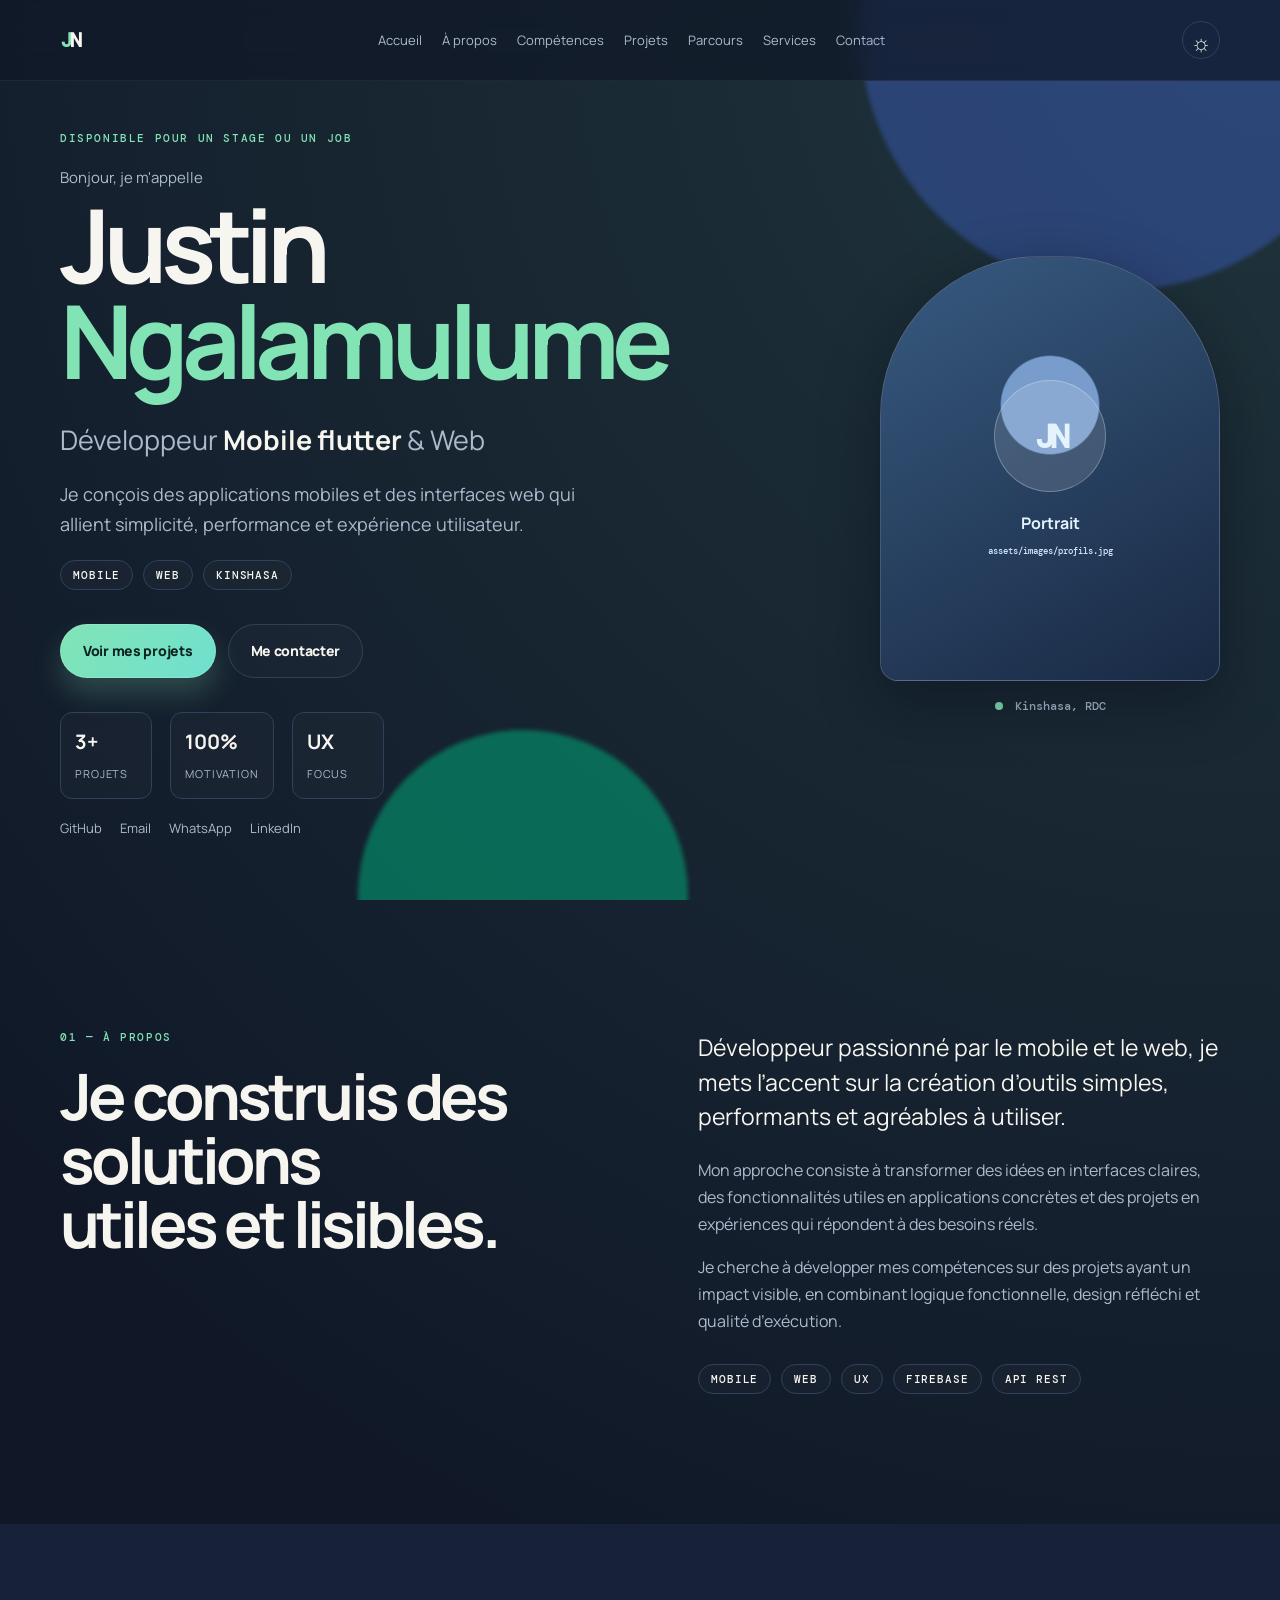
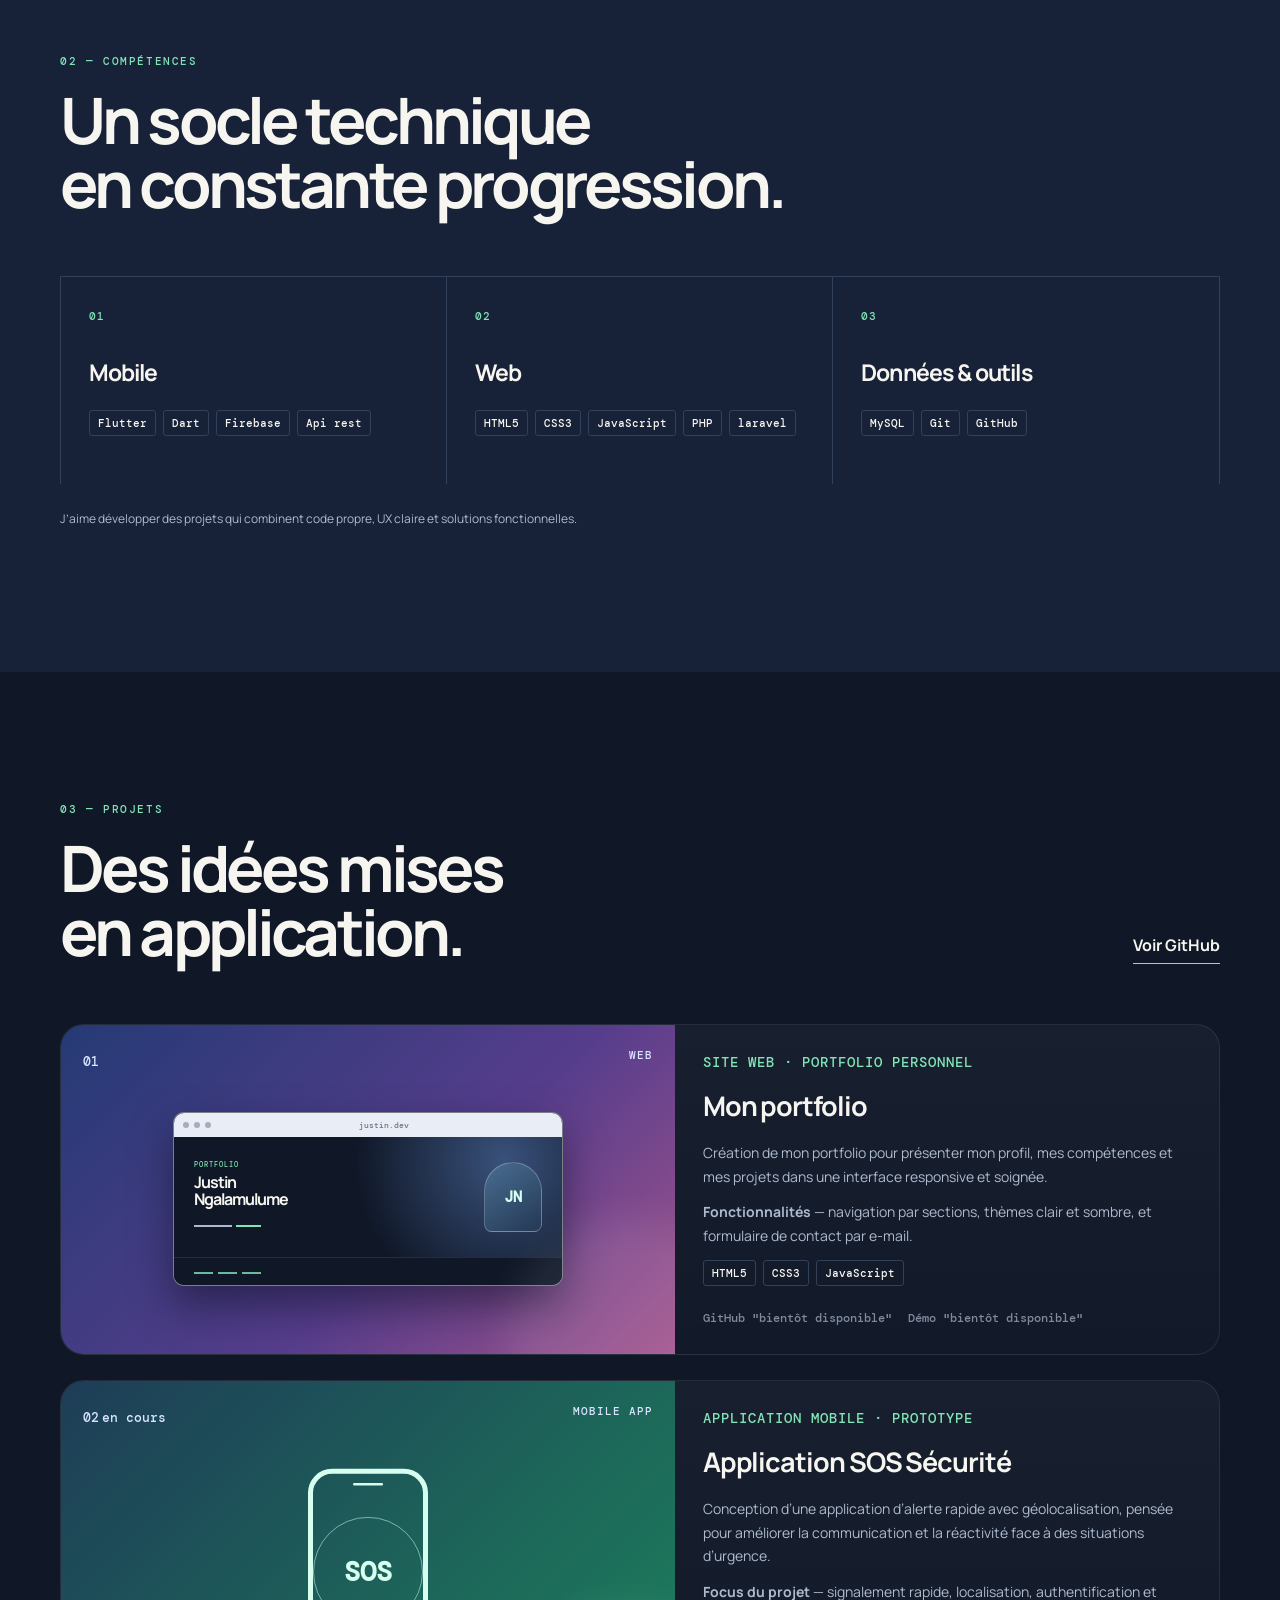
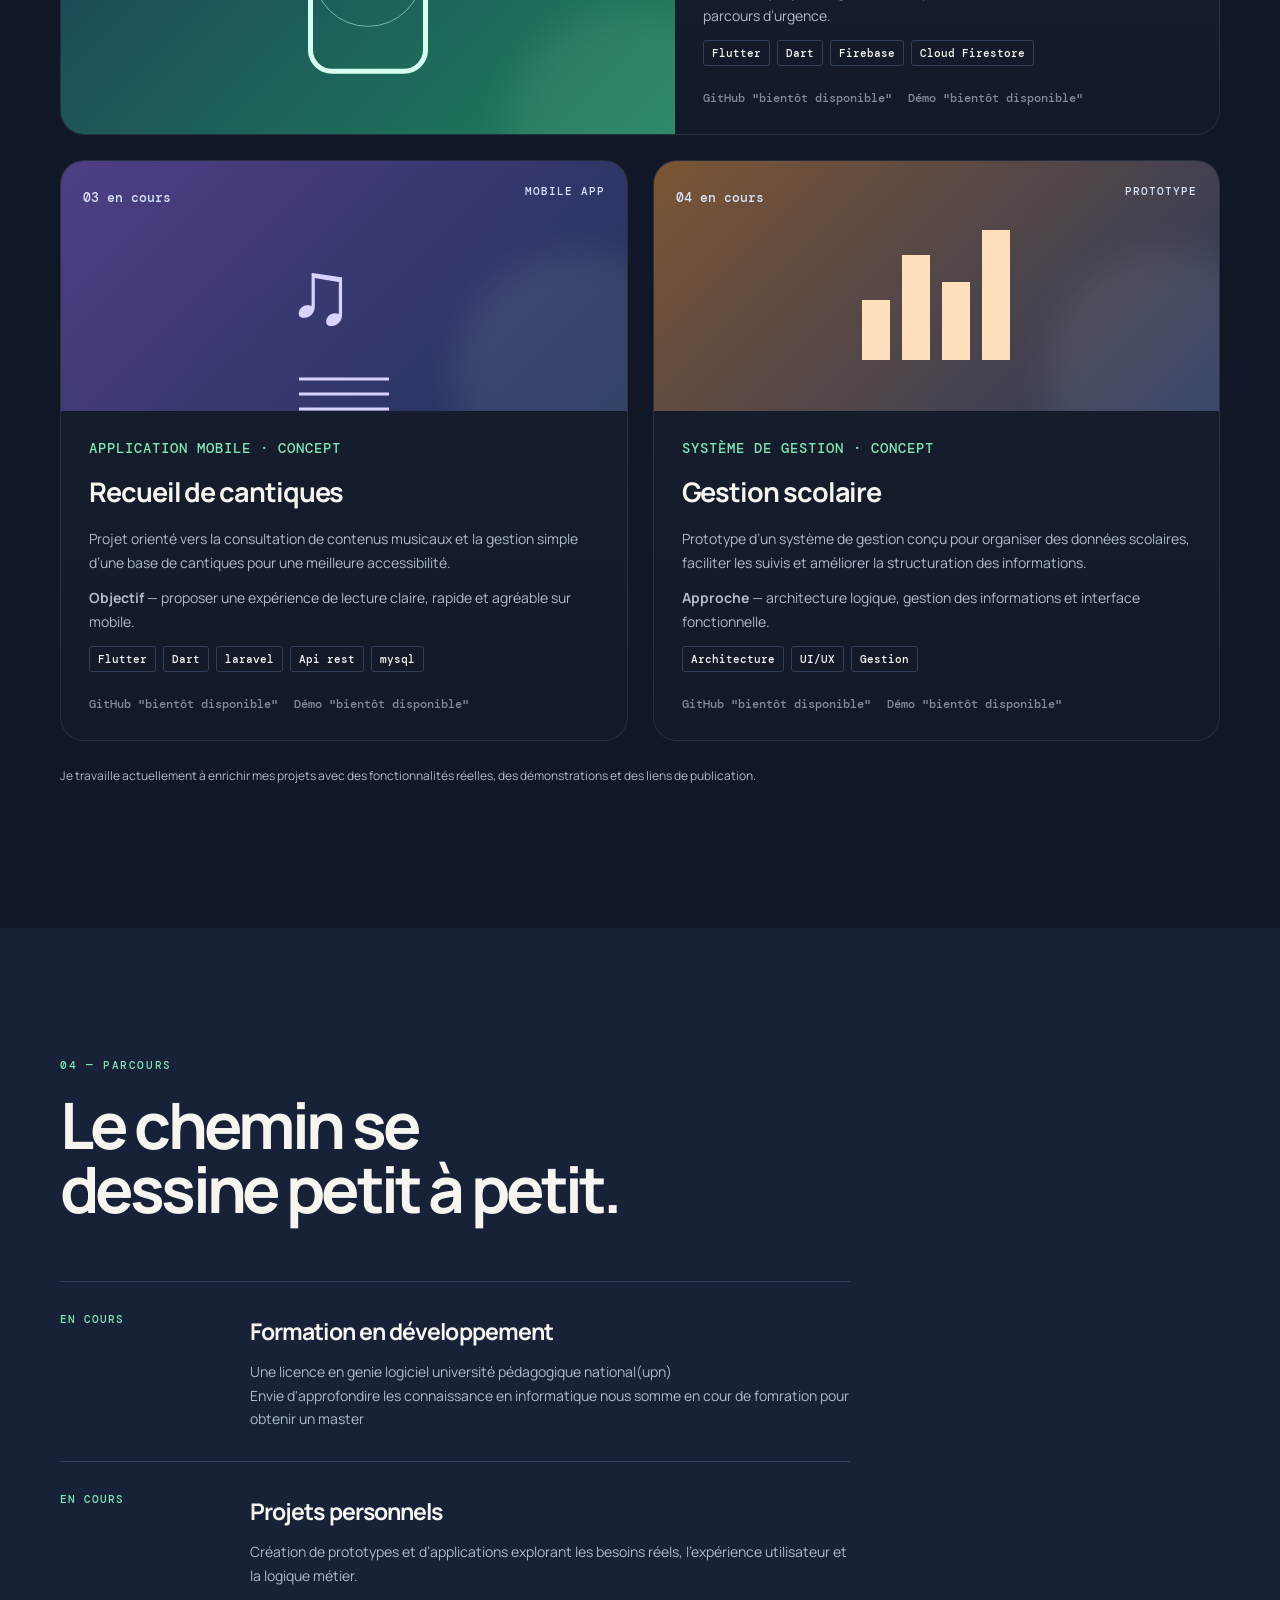
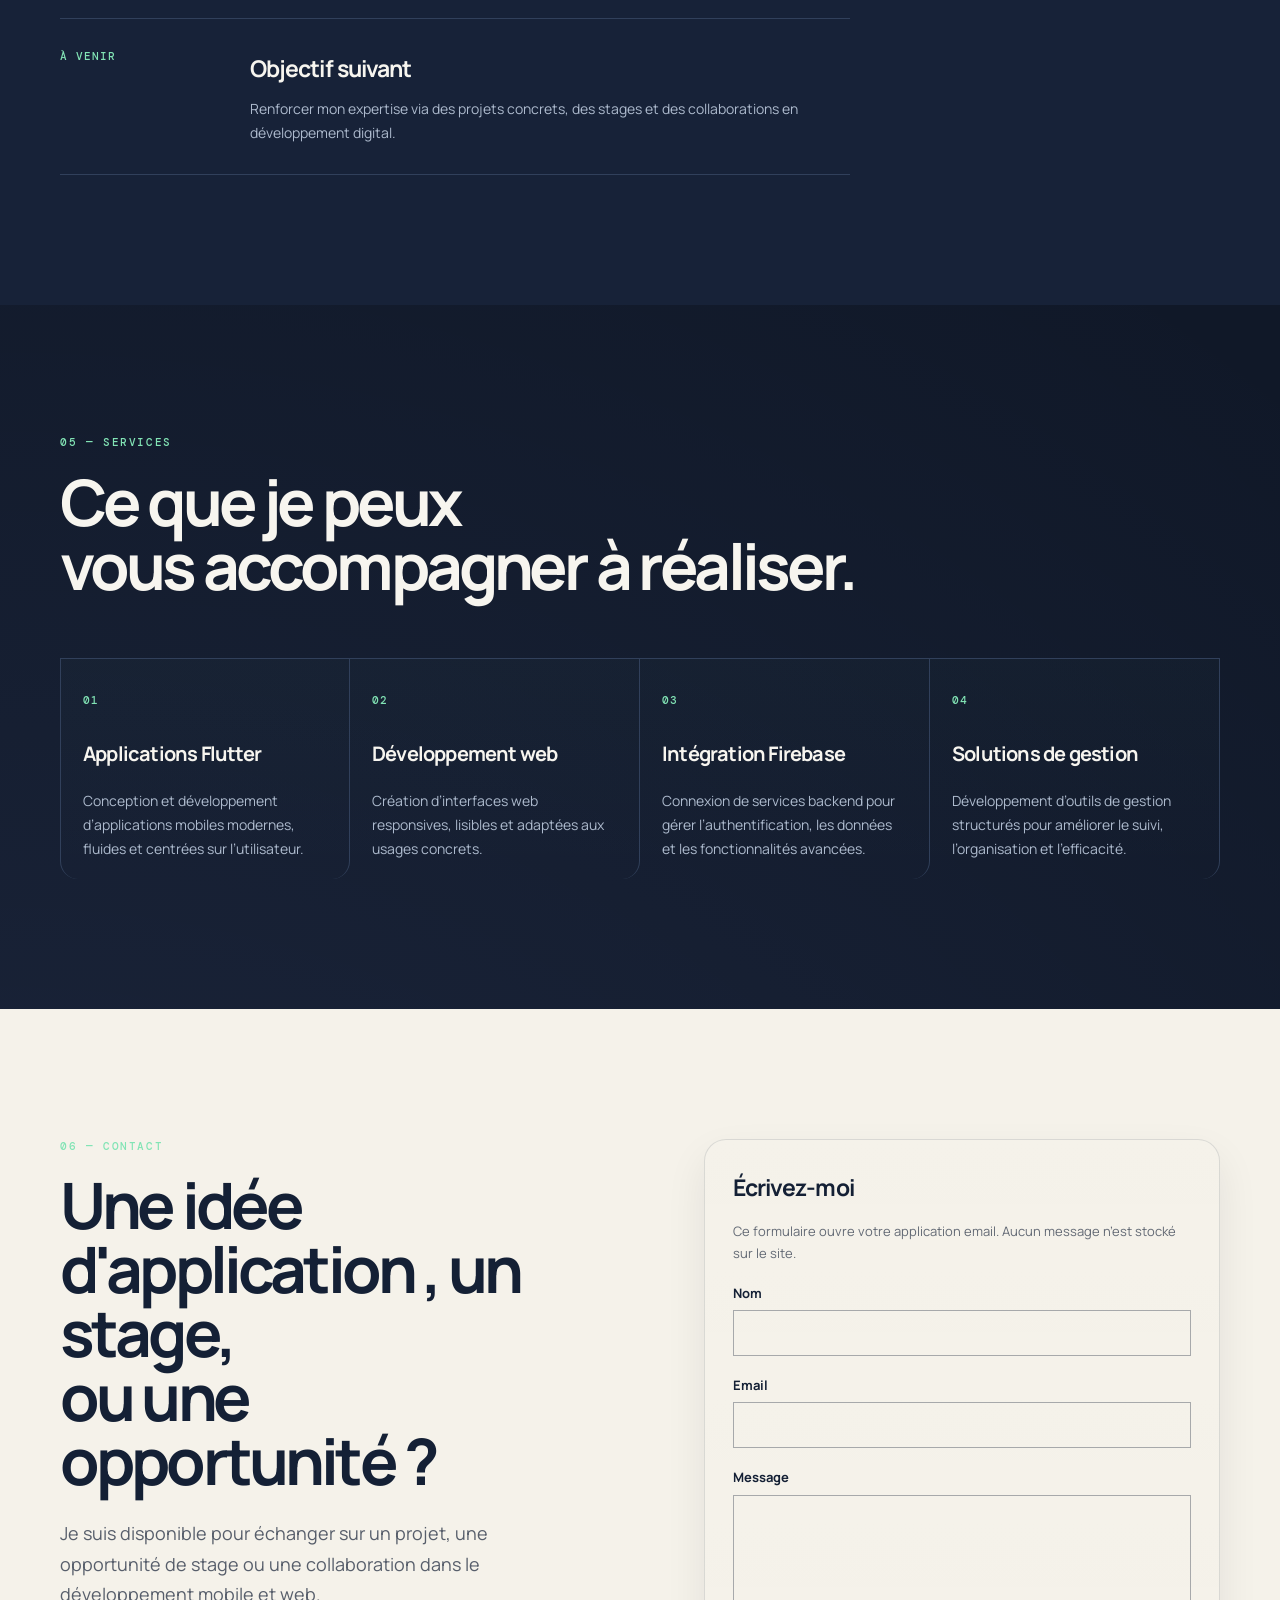
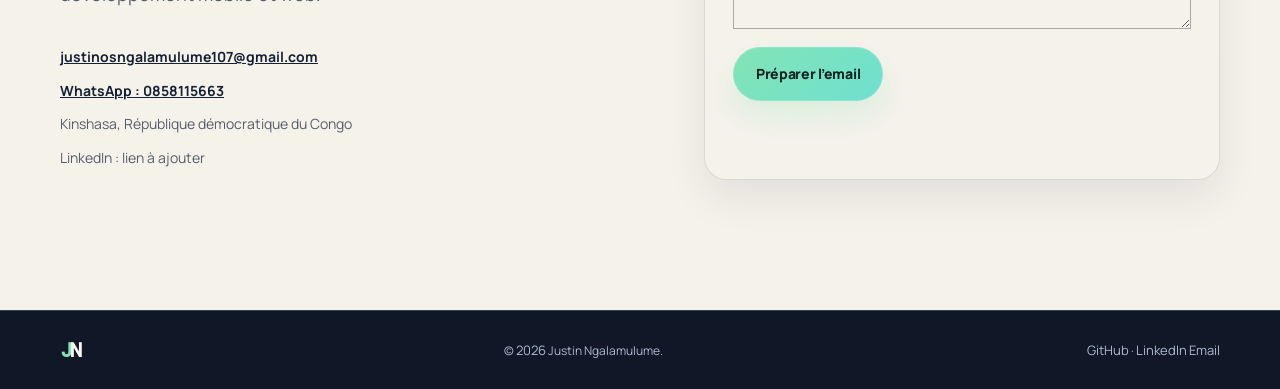
==== mon portefolio/index.html @ 439ddfca "Add files via upload" ====
<!doctype html>
<html lang="fr">

<head>
    <meta charset="utf-8">
    <meta name="viewport" content="width=device-width,initial-scale=1">
    <meta name="description"
        content="Portfolio de Justin Ngalamulume, développeur Flutter et Web basé à Kinshasa, RDC.">
    <meta name="author" content="Justin Ngalamulume">
    <meta name="theme-color" content="#101828">
    <title>Justin Ngalamulume | Développeur Flutter & Web</title>
    <link rel="preconnect" href="https://fonts.googleapis.com">
    <link rel="preconnect" href="https://fonts.gstatic.com" crossorigin>
    <link href="https://fonts.googleapis.com/css2?family=DM+Mono&family=Manrope:wght@400;500;600;700;800&display=swap"
        rel="stylesheet">
    <link rel="stylesheet" href="style.css">
</head>

<body>
    <a class="skip" href="#main">Aller au contenu</a>
    <header id="top">
        <nav class="nav wrap" aria-label="Navigation principale">
            <a class="brand" href="#accueil" aria-label="Accueil de Justin Ngalamulume"><b>J</b>N</a>
            <button class="menu" aria-label="Ouvrir le menu" aria-controls="links" aria-expanded="false">
                <i></i><i></i><i></i>
            </button>
            <div class="links" id="links">
                <a href="#accueil">Accueil</a>
                <a href="#apropos">À propos</a>
                <a href="#competences">Compétences</a>
                <a href="#projets">Projets</a>
                <a href="#parcours">Parcours</a>
                <a href="#services">Services</a>
                <a href="#contact">Contact</a>
            </div>
            <button class="theme" aria-label="Activer le thème clair" title="Changer de thème">☼</button>
        </nav>
    </header>
    <main id="main">
        <section class="hero" id="accueil">
            <span class="orb one"></span><span class="orb two"></span>
            <div class="wrap hero-in">
                <div class="hero-copy">
                    <p class="kicker">Disponible pour un stage ou un job</p>
                    <p class="hello">Bonjour, je m'appelle</p>
                    <h1>Justin<br><em>Ngalamulume</em></h1>
                    <p class="role">Développeur <strong>Mobile flutter </strong> & Web</p>
                    <p class="intro">Je conçois des applications mobiles et des interfaces web qui allient simplicité, performance et expérience utilisateur.</p>
                    <div class="hero-meta">
                        <span class="pill">Mobile</span>
                        <span class="pill">Web</span>
                        <span class="pill">Kinshasa</span>
                    </div>
                    <p class="actions">
                        <a class="btn primary" href="#projets">Voir mes projets </a>
                        <a class="btn secondary" href="#contact">Me contacter</a>
                    </p>
                    <div class="stat-list">
                        <div class="stat">
                            <strong>3+</strong>
                            <span>Projets</span>
                        </div>
                        <div class="stat">
                            <strong>100%</strong>
                            <span>Motivation</span>
                        </div>
                        <div class="stat">
                            <strong>UX</strong>
                            <span>Focus</span>
                        </div>
                    </div>
                    <div class="social">
                        <a href="https://github.com/Justin-alt-debug" target="_blank" rel="noopener">GitHub </a>
                        <a href="mailto:justinosngalamulume107@gmail.com?subject=Contact%20portfolio">Email </a>
                        <a href="https://wa.me/243858115663" target="_blank" rel="noopener">WhatsApp </a>
                        <a href="https://www.linkedin.com/in/justino-s-ngalamulume-077237412/" target="_blank" rel="noopener">LinkedIn</a>
                        <!-- <span>LinkedIn · bientôt</span> -->
                    </div>
                </div>
                <div class="portrait-wrap">
                    <div class="portrait">
                        <img src="assets/images/profils.jpg" alt="Portrait de Justin Ngalamulume" onerror="this.style.display='none';this.nextElementSibling.hidden=false">
                        <div class="portrait-placeholder"><span>JN</span>
                            <p>Portrait</p><small>assets/images/profils.jpg</small>
                        </div>
                    </div>
                    <p class="portrait-caption"><span></span> Kinshasa, RDC</p>
                </div>
            </div>
        </section>

        <section class="section" id="apropos">
            <div class="wrap split">
                <div class="heading reveal">
                    <p class="kicker">01 — À propos</p>
                    <h2>Je construis des solutions<br>utiles et lisibles.</h2>
                </div>
                <div class="about reveal">
                    <p class="lead">Développeur  passionné par le mobile et le web, je mets l’accent sur la création d’outils simples, performants et agréables à utiliser.</p>
                    <p>Mon approche consiste à transformer des idées en interfaces claires, des fonctionnalités utiles en applications concrètes et des projets en expériences qui répondent à des besoins réels.</p>
                    <p>Je cherche à développer mes compétences sur des projets ayant un impact visible, en combinant logique fonctionnelle, design réfléchi et qualité d’exécution.</p>
                    <div class="about-pills">
                        <span>Mobile</span>
                        <span>Web</span>
                        <span>UX</span>
                        <span>Firebase</span>
                        <span>API rest</span>
                    </div>
                </div>
            </div>
        </section>

        <section class="section tint" id="competences">
            <div class="wrap">
                <div class="heading reveal">
                    <p class="kicker">02 — Compétences</p>
                    <h2>Un socle technique<br>en constante progression.</h2>
                </div>
                <div class="skills reveal">
                    <article><small>01</small>
                        <h3>Mobile</h3>
                        <p class="tags"><b>Flutter</b><b>Dart</b><b>Firebase</b><b>Api rest</b></p>
                    </article>
                    <article><small>02</small>
                        <h3>Web</h3>
                        <p class="tags"><b>HTML5</b><b>CSS3</b><b>JavaScript</b><b>PHP</b><b>laravel</b></p>
                    </article>
                    <article><small>03</small>
                        <h3>Données & outils</h3>
                        <p class="tags"><b>MySQL</b><b>Git</b><b>GitHub</b></p>
                    </article>
                </div>
                <p class="hint">J’aime développer des projets qui combinent code propre, UX claire et solutions fonctionnelles.</p>
            </div>
        </section>

        <section class="section" id="projets">
            <div class="wrap">
                <div class="projects-head reveal">
                    <div class="heading">
                        <p class="kicker">03 — Projets</p>
                        <h2>Des idées mises<br>en application.</h2>
                    </div>
                    <a class="plain" href="https://github.com/Justin-alt-debug" target="_blank" rel="noopener">Voir GitHub </a>
                </div>
                <div class="projects">
                    <article class="project featured reveal">
                        <div class="visual portfolio-visual"><span>01</span><small> web</small>
                            <div class="portfolio-preview" aria-hidden="true">
                                <div class="preview-bar"><i></i><i></i><i></i><span>justin.dev</span></div>
                                <div class="preview-content">
                                    <div class="preview-copy"><small>PORTFOLIO</small><b>Justin<br>Ngalamulume</b><span></span><span></span></div>
                                    <div class="preview-avatar">JN</div>
                                </div>
                                <div class="preview-footer"><i></i><i></i><i></i></div>
                            </div>
                        </div>
                        <div class="body">
                            <p class="type">Site web · Portfolio personnel</p>
                            <h3>Mon portfolio</h3>
                            <p>Création de mon portfolio pour présenter mon profil, mes compétences et mes projets dans une interface responsive et soignée.</p>
                            <p><strong>Fonctionnalités</strong> — navigation par sections, thèmes clair et sombre, et formulaire de contact par e-mail.</p>
                            <p class="tags"><b>HTML5</b><b>CSS3</b><b>JavaScript</b></p>
                            <div class="disabled"><span>GitHub "bientôt disponible"</span><span>Démo "bientôt disponible"</span></div>
                        </div>
                    </article>
                    <article class="project featured reveal">
                        <div class="visual sos"><span>02</span> <span>  en cours</span><small>Mobile app</small>
                            <div class="phone"><i></i><b>SOS</b><em></em></div>
                        </div>
                        <div class="body">
                            <p class="type">Application mobile · Prototype</p>
                            <h3>Application SOS Sécurité</h3>
                            <p>Conception d’une application d’alerte rapide avec géolocalisation, pensée pour améliorer la communication et la réactivité face à des situations d’urgence.</p>
                            <p><strong>Focus du projet</strong> — signalement rapide, localisation, authentification et parcours d’urgence.</p>
                            <p class="tags"><b>Flutter</b><b>Dart</b><b>Firebase</b><b>Cloud Firestore</b></p>
                            <div class="disabled"><span>GitHub "bientôt disponible"</span><span>Démo "bientôt disponible"</span></div>
                        </div>
                    </article>
                    <article class="project reveal">
                        <div class="visual hymn"><span>03</span><span>  en cours</span><small>Mobile app</small>
                            <div class="music">♫<i></i><i></i><i></i></div>
                        </div>
                        <div class="body">
                            <p class="type">Application mobile · Concept</p>
                            <h3>Recueil de cantiques</h3>
                            <p>Projet orienté vers la consultation de contenus musicaux et la gestion simple d’une base de cantiques pour une meilleure accessibilité.</p>
                            <p><strong>Objectif</strong> — proposer une expérience de lecture claire, rapide et agréable sur mobile.</p>
                            <p class="tags"><b>Flutter</b><b>Dart</b><b>laravel</b><b>Api rest</b> <b>mysql</b></p>
                            <div class="disabled"><span>GitHub "bientôt disponible"</span><span>Démo "bientôt disponible"</span></div>
                        </div>
                    </article>
                    <article class="project reveal">
                        <div class="visual school"><span>04</span><span>  en cours</span><small>Prototype</small>
                            <div class="bars"><i></i><i></i><i></i><i></i></div>
                        </div>
                        <div class="body">
                            <p class="type">Système de gestion · Concept</p>
                            <h3>Gestion scolaire</h3>
                            <p>Prototype d’un système de gestion conçu pour organiser des données scolaires, faciliter les suivis et améliorer la structuration des informations.</p>
                            <p><strong>Approche</strong> — architecture logique, gestion des informations et interface fonctionnelle.</p>
                            <p class="tags"><b>Architecture</b><b>UI/UX</b><b>Gestion</b></p>
                            <div class="disabled"><span>GitHub "bientôt disponible"</span><span>Démo "bientôt disponible"</span></div>
                        </div>
                    </article>
                </div>
                <p class="hint">Je travaille actuellement à enrichir mes projets avec des fonctionnalités réelles, des démonstrations et des liens de publication.</p>
            </div>
        </section>

        <section class="section tint" id="parcours">
            <div class="wrap">
                <div class="heading reveal">
                    <p class="kicker">04 — Parcours</p>
                    <h2>Le chemin se<br>dessine petit à petit.</h2>
                </div>
                <ol class="timeline reveal">
                    <li><small>En cours</small>
                        <div>
                            <h3>Formation en développement</h3>
                            <p>Une licence en genie logiciel université pédagogique national(upn)</p>
                            <p>Envie d'approfondire les connaissance en informatique nous somme en cour de fomration pour obtenir un master </p>
                            <!-- <p>Approfondissement des compétences en développement mobile, web et en conception de solutions numériques.</p> -->
                        </div>
                    </li>
                    <li><small>En cours</small>
                        <div>
                            <h3>Projets personnels</h3>
                            <p>Création de prototypes et d’applications explorant les besoins réels, l’expérience utilisateur et la logique métier.</p>
                        </div>
                    </li>
                    <li><small>À venir</small>
                        <div>
                            <h3>Objectif suivant</h3>
                            <p>Renforcer mon expertise via des projets concrets, des stages et des collaborations en développement digital.</p>
                        </div>
                    </li>
                </ol>
            </div>
        </section>

        <section class="section" id="services">
            <div class="wrap">
                <div class="heading reveal">
                    <p class="kicker">05 — Services</p>
                    <h2>Ce que je peux<br>vous accompagner à réaliser.</h2>
                </div>
                <div class="services reveal">
                    <article><small>01</small>
                        <h3>Applications Flutter</h3>
                        <p>Conception et développement d’applications mobiles modernes, fluides et centrées sur l’utilisateur.</p>
                    </article>
                    <article><small>02</small>
                        <h3>Développement web</h3>
                        <p>Création d’interfaces web responsives, lisibles et adaptées aux usages concrets.</p>
                    </article>
                    <article><small>03</small>
                        <h3>Intégration Firebase</h3>
                        <p>Connexion de services backend pour gérer l’authentification, les données et les fonctionnalités avancées.</p>
                    </article>
                    <article><small>04</small>
                        <h3>Solutions de gestion</h3>
                        <p>Développement d’outils de gestion structurés pour améliorer le suivi, l’organisation et l’efficacité.</p>
                    </article>
                </div>
            </div>
        </section>

        <section class="contact" id="contact">
            <div class="wrap contact-grid">
                <div class="reveal">
                    <p class="kicker">06 — Contact</p>
                    <h2>Une idée d'application , un stage,<br> ou une opportunité ?</h2>
                    <p class="intro">Je suis disponible pour échanger sur un projet, une opportunité de stage ou une collaboration dans le développement mobile et web.</p>
                    <div class="details">
                        <a href="mailto:justinosngalamulume107@gmail.com?subject=Contact%20portfolio">justinosngalamulume107@gmail.com </a>
                        <a href="https://wa.me/243858115663" target="_blank" rel="noopener">WhatsApp : 0858115663 </a>
                        <p>Kinshasa, République démocratique du Congo</p>
                        <p>LinkedIn : lien à ajouter</p>
                    </div>
                </div>
                <form class="form reveal" id="contact-form">
                    <div>
                        <h3>Écrivez-moi</h3>
                        <p>Ce formulaire ouvre votre application email. Aucun message n’est stocké sur le site.</p>
                    </div>
                    <label>Nom<input name="name" autocomplete="name" required></label>
                    <label>Email<input name="email" type="email" autocomplete="email" required></label>
                    <label>Message<textarea name="message" rows="5" required></textarea></label>
                    <button class="btn primary" type="submit">Préparer l’email </button>
                    <p id="status" aria-live="polite"></p>
                </form>
            </div>
        </section>
    </main>
    <footer>
        <div class="wrap footer">
            <a class="brand" href="#accueil"><b>J</b>N</a>
            <p>© <span id="year"></span> Justin Ngalamulume.</p>
            <p>
                <a href="https://github.com/Justin-alt-debug" target="_blank" rel="noopener">GitHub</a> ·
                <a href="https://www.linkedin.com/in/justino-s-ngalamulume-077237412/" target="_blank" rel="noopener">LinkedIn</a> <a href="mailto:justinosngalamulume107@gmail.com">Email</a>
            </p>
        </div>
    </footer>
    <a class="up" href="#top" aria-label="Retour en haut">↑</a>
    <script src="main.js"></script>
</body>

</html>
---- mon portefolio/style.css ----
:root {
    --bg: #101828;
    --surface: #172238;
    --paper: #f5f2ea;
    --text: #f7f5ef;
    --muted: #adbacd;
    --ink: #142035;
    --line: #31405b;
    --accent: #82e4b5;
    --accent2: #8dabff;
    --shadow: 0 20px 60px #060b1566
}

html {
    scroll-behavior: smooth
}

* {
    box-sizing: border-box
}

body {
    margin: 0;
    background: radial-gradient(circle at top right, rgba(130, 228, 181, .14), transparent 25%), radial-gradient(circle at bottom left, rgba(141, 171, 255, .12), transparent 30%), var(--bg);
    color: var(--text);
    font: 16px/1.7 Manrope, Arial, sans-serif;
    transition: background .3s, color .3s
}

body.light {
    --bg: #f7f5ef;
    --surface: #eee9df;
    --paper: #101828;
    --text: #142035;
    --muted: #526074;
    --ink: #f7f5ef;
    --line: #c9c2b8;
    --accent: #087d5a;
    --accent2: #345bdc;
    --shadow: 0 20px 60px #53617622
}

.wrap {
    width: min(1160px, calc(100% - 48px));
    margin: auto
}

.skip {
    position: fixed;
    left: 10px;
    top: -60px;
    background: var(--accent);
    color: #061c18;
    padding: 8px;
    z-index: 20
}

.skip:focus {
    top: 10px
}

.nav {
    height: 80px;
    display: flex;
    align-items: center;
    gap: 26px
}

.site-header,
header {
    position: fixed;
    z-index: 10;
    inset: 0 0 auto;
    background: rgba(16, 24, 40, .72);
    backdrop-filter: blur(14px);
    border-bottom: 1px solid rgba(255, 255, 255, .06)
}

body.light header {
    background: rgba(247, 245, 239, .72)
}

.brand {
    font: 700 20px/1 "DM Mono", monospace;
    color: var(--text);
    text-decoration: none;
    letter-spacing: -2px
}

.brand b {
    color: var(--accent);
    font-weight: inherit
}

.links {
    display: flex;
    align-items: center;
    justify-content: center;
    gap: 20px;
    flex: 1
}

.links a,
.social a,
footer a {
    color: var(--muted);
    text-decoration: none;
    font-size: 13px
}

.links a:hover,
.social a:hover,
footer a:hover {
    color: var(--accent)
}

button {
    font: inherit
}

.theme,
.menu {
    border: 0;
    background: transparent;
    color: var(--text);
    cursor: pointer
}

.theme {
    font-size: 23px;
    width: 38px;
    height: 38px;
    border: 1px solid var(--line);
    border-radius: 50%
}

.menu {
    display: none
}

.hero {
    min-height: 100vh;
    display: flex;
    align-items: center;
    position: relative;
    overflow: hidden
}

.hero-in {
    position: relative;
    padding: 120px 0 50px
}

.orb {
    position: absolute;
    border-radius: 50%;
    filter: blur(2px);
    opacity: .55
}

.one {
    width: 520px;
    height: 520px;
    background: #3756a8;
    top: -230px;
    right: -100px
}

.two {
    width: 330px;
    height: 330px;
    background: #00a778;
    bottom: -160px;
    left: 28%
}

.kicker {
    font: 500 11px/1.3 "DM Mono", monospace;
    color: var(--accent);
    letter-spacing: 1.6px;
    text-transform: uppercase;
    margin: 0 0 20px
}

.hero h1,
h2 {
    font-size: clamp(48px, 8vw, 102px);
    line-height: .94;
    letter-spacing: -.07em;
    margin: 0
}

.hero h1 em {
    font-style: normal;
    color: var(--accent)
}

.role {
    font-size: clamp(19px, 2.3vw, 27px);
    color: var(--muted);
    margin: 28px 0 16px
}

.role strong {
    color: var(--text)
}

.hero-meta,
.about-pills {
    display: flex;
    flex-wrap: wrap;
    gap: 10px;
    margin-top: 20px
}

.pill,
.about-pills span {
    display: inline-flex;
    align-items: center;
    justify-content: center;
    border-radius: 999px;
    border: 1px solid var(--line);
    background: rgba(255, 255, 255, .02);
    color: var(--text);
    padding: 7px 12px;
    font: 500 11px "DM Mono", monospace;
    letter-spacing: .08em;
    text-transform: uppercase
}

.intro {
    max-width: 540px;
    color: var(--muted);
    font-size: 18px;
    margin: 0
}

.stat-list {
    display: flex;
    gap: 18px;
    flex-wrap: wrap;
    margin: 28px 0 18px
}

.stat {
    min-width: 92px;
    padding: 12px 14px;
    border: 1px solid var(--line);
    border-radius: 12px;
    background: rgba(255, 255, 255, .02)
}

.stat strong {
    display: block;
    font-size: 20px;
    color: var(--text)
}

.stat span {
    color: var(--muted);
    font-size: 11px;
    text-transform: uppercase;
    letter-spacing: .08em
}

.actions {
    display: flex;
    gap: 12px;
    margin: 34px 0
}

.btn {
    display: inline-flex;
    align-items: center;
    justify-content: center;
    text-decoration: none;
    padding: 14px 22px;
    border-radius: 999px;
    font-weight: 800;
    font-size: 14px;
    transition: .2s ease;
    letter-spacing: -.02em
}

.primary {
    background: linear-gradient(135deg, var(--accent), #6fe0d0);
    color: #0b2420;
    border: 1px solid rgba(255,255,255,.15);
    box-shadow: 0 16px 28px rgba(130, 228, 181, .22)
}

body.light .primary {
    box-shadow: 0 16px 28px rgba(26, 134, 103, .18)
}

.primary:hover {
    transform: translateY(-3px) scale(1.01);
    box-shadow: 0 20px 32px rgba(130, 228, 181, .28)
}

.secondary {
    border: 1px solid rgba(255,255,255,.12);
    color: var(--text);
    background: rgba(255,255,255,.02)
}

.secondary:hover {
    border-color: rgba(130, 228, 181, .55);
    box-shadow: 0 12px 22px rgba(130, 228, 181, .08)
}

.social {
    display: flex;
    gap: 18px;
    flex-wrap: wrap
}

.social span,
footer span {
    font-size: 13px;
    color: var(--muted)
}

.section {
    padding: 130px 0
}

.tint {
    background: var(--surface)
}

.split {
    display: grid;
    grid-template-columns: 1fr 1fr;
    gap: 10%
}

.heading h2,
.contact h2 {
    font-size: clamp(38px, 5vw, 67px);
    line-height: 1;
    letter-spacing: -.06em;
    margin: 0
}

.about {
    color: var(--muted);
    font-size: 16px
}

.lead {
    font-size: 23px;
    line-height: 1.5;
    color: var(--text);
    margin-top: 0
}

.about aside {
    display: flex;
    gap: 13px;
    border-left: 2px solid var(--accent);
    padding: 16px;
    margin-top: 32px;
    background: color-mix(in srgb, var(--accent) 8%, transparent);
    font-size: 14px
}

.about aside>span {
    color: var(--muted)
}

.about aside b {
    color: var(--text)
}

.about-pills {
    margin-top: 28px
}

.skills {
    display: grid;
    grid-template-columns: repeat(3, 1fr);
    margin-top: 60px;
    border-top: 1px solid var(--line)
}

.skills article {
    padding: 24px 28px 32px;
    border-right: 1px solid var(--line);
    min-height: 180px
}

.skills article:first-child {
    border-left: 1px solid var(--line)
}

small,
.type {
    font: 500 11px "DM Mono", monospace;
    color: var(--accent);
    letter-spacing: 1px;
    text-transform: uppercase
}

.skills h3,
.services h3,
.project h3,
.timeline h3,
.form h3 {
    font-size: 23px;
    margin: 25px 0 18px;
    letter-spacing: -.04em
}

.tags {
    display: flex;
    gap: 7px;
    flex-wrap: wrap
}

.tags b {
    font: 500 11px "DM Mono", monospace;
    color: var(--text);
    border: 1px solid var(--line);
    padding: 5px 8px;
    border-radius: 3px
}

.hint {
    font-size: 12px;
    color: var(--muted);
    margin-top: 25px
}

.projects-head {
    display: flex;
    align-items: end;
    justify-content: space-between;
    margin-bottom: 60px
}

.plain {
    color: var(--text);
    font-weight: 700;
    text-decoration: none;
    border-bottom: 1px solid var(--accent);
    padding-bottom: 4px
}

.projects {
    display: grid;
    grid-template-columns: 1fr 1fr;
    gap: 25px
}

.project {
    background: linear-gradient(180deg, rgba(255,255,255,0.035), rgba(255,255,255,0.01));
    border: 1px solid rgba(255,255,255,.08);
    border-radius: 24px;
    overflow: hidden;
    display: flex;
    flex-direction: column;
    transition: transform .25s, box-shadow .25s
}

.project:hover {
    transform: translateY(-6px);
    box-shadow: 0 28px 60px rgba(15, 23, 42, .28)
}

.featured {
    grid-column: span 2;
    display: grid;
    grid-template-columns: 1.06fr .94fr
}

.visual {
    min-height: 250px;
    position: relative;
    overflow: hidden;
    padding: 22px;
    background: linear-gradient(135deg, #1f3454, #102239)
}

.visual::after {
    content: "";
    position: absolute;
    inset: auto -12% -32% auto;
    width: 240px;
    height: 240px;
    background: rgba(255,255,255,.08);
    border-radius: 50%;
    filter: blur(18px)
}

.visual>span {
    font: 500 13px "DM Mono";
    color: #d9e5ff
}

.visual>small {
    position: absolute;
    right: 22px;
    top: 23px;
    color: #d9e5ff
}

.sos {
    background: linear-gradient(135deg, #1e3d57, #1c805b)
}

.hymn {
    background: linear-gradient(135deg, #4f3e85, #21335b)
}

.school {
    background: linear-gradient(135deg, #7c5533, #29385d)
}

.portfolio-visual {
    background: linear-gradient(135deg, #253a75, #563d8c 58%, #a3548c)
}

.portfolio-preview {
    position: absolute;
    left: 50%;
    top: 53%;
    width: min(76%, 390px);
    height: 174px;
    overflow: hidden;
    transform: translate(-50%, -50%);
    border: 1px solid #ffffff70;
    border-radius: 11px;
    background: #101828;
    box-shadow: 0 20px 40px #090e1d80
}

.preview-bar {
    height: 24px;
    display: flex;
    align-items: center;
    gap: 5px;
    padding: 0 9px;
    background: #e9edf5
}

.preview-bar i {
    width: 6px;
    height: 6px;
    border-radius: 50%;
    background: #a4adbd
}

.preview-bar span {
    margin: 0 auto;
    color: #687287;
    font: 500 8px "DM Mono", monospace
}

.preview-content {
    height: 120px;
    display: flex;
    align-items: center;
    justify-content: space-between;
    padding: 12px 20px;
    color: #f7f5ef;
    background: radial-gradient(circle at 85% 20%, #39517b, transparent 43%), #101828
}

.preview-copy small {
    display: block;
    margin-bottom: 5px;
    color: #82e4b5;
    font: 500 7px "DM Mono", monospace;
    letter-spacing: 1px
}

.preview-copy b {
    display: block;
    font-size: 16px;
    line-height: 1.05;
    letter-spacing: -.06em
}

.preview-copy span {
    display: inline-block;
    width: 38px;
    margin: 7px 4px 0 0;
    border-top: 2px solid #adbacd
}

.preview-copy span:last-child {
    width: 25px;
    border-color: #82e4b5
}

.preview-avatar {
    width: 58px;
    height: 70px;
    display: grid;
    place-items: center;
    border: 1px solid #ffffff40;
    border-radius: 30px 30px 8px 8px;
    background: linear-gradient(145deg, #496d92, #243954);
    color: #d7fff0;
    font: 700 15px "DM Mono", monospace
}

.preview-footer {
    height: 30px;
    display: flex;
    align-items: center;
    gap: 5px;
    padding: 0 20px;
    border-top: 1px solid #ffffff16;
    background: #101828
}

.preview-footer i {
    width: 19px;
    border-top: 2px solid #82e4b5;
    opacity: .8
}

.phone {
    width: 120px;
    height: 205px;
    border: 5px solid #d7fff0;
    border-radius: 24px;
    position: absolute;
    left: 50%;
    top: 50%;
    transform: translate(-50%, -43%);
    display: grid;
    place-items: center;
    color: #d7fff0
}

.phone i {
    position: absolute;
    top: 9px;
    width: 30px;
    border-top: 3px solid #d7fff0;
    border-radius: 5px
}

.phone b {
    font: 700 27px "DM Mono";
    z-index: 1
}

.phone em {
    position: absolute;
    width: 110px;
    height: 110px;
    border: 1px solid #c9ffed88;
    border-radius: 50%;
    animation: pulse 2s infinite
}

.music {
    font-size: 90px;
    color: #d8d3ff;
    position: absolute;
    left: 50%;
    top: 50%;
    transform: translate(-50%, -35%)
}

.music i {
    display: block;
    border-top: 3px solid #d8d3ff;
    width: 90px;
    margin: 12px
}

.bars {
    display: flex;
    gap: 12px;
    justify-content: center;
    align-items: end;
    height: 150px
}

.bars i {
    width: 28px;
    background: #ffe0bd
}

.bars i:nth-child(1) {
    height: 60px
}

.bars i:nth-child(2) {
    height: 105px
}

.bars i:nth-child(3) {
    height: 78px
}

.bars i:nth-child(4) {
    height: 130px
}

.body {
    padding: 28px;
    display: flex;
    flex-direction: column;
    gap: 12px
}

.body p {
    color: var(--muted);
    font-size: 14px;
    margin: 0
}

.body .type {
    color: var(--accent)
}

.body h3 {
    margin: 0;
    font-size: 27px
}

.disabled {
    display: flex;
    gap: 16px;
    margin-top: auto;
    padding-top: 12px
}

.disabled span {
    font: 500 12px "DM Mono";
    color: var(--muted);
    opacity: .7
}

.timeline {
    max-width: 790px;
    padding: 0;
    margin: 60px 0 0;
    list-style: none;
    border-top: 1px solid var(--line)
}

.timeline li {
    padding: 30px 0;
    display: grid;
    grid-template-columns: 160px 1fr;
    gap: 30px;
    border-bottom: 1px solid var(--line)
}

.timeline h3 {
    margin: 0 0 9px
}

.timeline p,
.services p {
    margin: 0;
    color: var(--muted);
    font-size: 14px
}

.services {
    display: grid;
    grid-template-columns: repeat(4, 1fr);
    border-top: 1px solid var(--line);
    margin-top: 60px
}

.services article {
    border-right: 1px solid var(--line);
    padding: 26px 22px 12px;
    min-height: 220px;
    background: linear-gradient(180deg, rgba(130, 228, 181, .02), transparent);
    border-radius: 0 0 18px 18px
}

.services article:first-child {
    border-left: 1px solid var(--line)
}

.services h3 {
    font-size: 20px
}

.contact {
    padding: 130px 0;
    background: var(--paper);
    color: var(--ink)
}

.contact .kicker {
    color: var(--accent)
}

.contact-grid {
    display: grid;
    grid-template-columns: 1fr 1fr;
    gap: 11%
}

.contact .intro {
    color: color-mix(in srgb, var(--ink) 70%, transparent);
    margin-top: 25px
}

.details {
    margin-top: 35px
}

.details>* {
    display: block;
    margin: 10px 0;
    color: color-mix(in srgb, var(--ink) 70%, transparent);
    font-size: 14px
}

.details a {
    color: var(--ink);
    font-weight: 700
}

.form {
    background: linear-gradient(180deg, rgba(255,255,255,.04), rgba(255,255,255,.02));
    padding: 28px;
    border: 1px solid rgba(20,32,53,.12);
    border-radius: 22px;
    box-shadow: 0 18px 40px rgba(15, 23, 42, .08)
}

.form h3 {
    margin: 0
}

.form>div p {
    font-size: 13px;
    color: color-mix(in srgb, var(--ink) 65%, transparent)
}

.form label {
    display: block;
    font-size: 13px;
    font-weight: 700;
    margin: 18px 0
}

.form input,
.form textarea {
    display: block;
    width: 100%;
    margin-top: 6px;
    padding: 11px;
    border: 1px solid color-mix(in srgb, var(--ink) 35%, transparent);
    background: transparent;
    color: var(--ink);
    font: inherit;
    resize: vertical
}

.form input:focus,
.form textarea:focus {
    outline: 2px solid var(--accent);
    border-color: transparent
}

.form #status {
    font-size: 12px;
    color: color-mix(in srgb, var(--ink) 65%, transparent)
}

footer {
    padding: 28px 0;
    background: var(--bg);
    border-top: 1px solid var(--line)
}

.footer {
    display: flex;
    align-items: center;
    justify-content: space-between;
    gap: 20px
}

.footer p {
    margin: 0;
    color: var(--muted);
    font-size: 12px
}

.up {
    position: fixed;
    right: 20px;
    bottom: 20px;
    width: 42px;
    height: 42px;
    border-radius: 50%;
    background: var(--accent);
    color: #09251d;
    display: grid;
    place-items: center;
    text-decoration: none;
    font-size: 20px;
    opacity: 0;
    pointer-events: none;
    transition: .2s
}

.up.visible {
    opacity: 1;
    pointer-events: auto
}

.reveal {
    opacity: 0;
    transform: translateY(22px);
    transition: .65s ease
}

.reveal.show {
    opacity: 1;
    transform: none
}

@keyframes pulse {
    to {
        transform: scale(1.6);
        opacity: 0
    }
}

@media(max-width:760px) {
    .wrap {
        width: min(100% - 34px, 1160px)
    }

    .nav {
        height: 68px
    }

    .menu {
        display: flex;
        flex-direction: column;
        gap: 4px;
        order: 2
    }

    .menu i {
        display: block;
        width: 21px;
        border-top: 2px solid var(--text)
    }

    .theme {
        order: 1;
        margin-left: auto
    }

    .links {
        display: none;
        position: absolute;
        top: 68px;
        left: 0;
        right: 0;
        padding: 18px;
        background: var(--bg);
        border-bottom: 1px solid var(--line);
        box-shadow: var(--shadow);
        flex-direction: column;
        align-items: flex-start
    }

    .links.open {
        display: flex
    }

    .hero {
        min-height: 760px
    }

    .hero-in {
        padding-top: 120px
    }

    .section,
    .contact {
        padding: 85px 0
    }

    .split,
    .contact-grid {
        grid-template-columns: 1fr;
        gap: 45px
    }

    .skills,
    .services {
        grid-template-columns: 1fr
    }

    .skills article,
    .services article {
        border-left: 1px solid var(--line);
        border-bottom: 1px solid var(--line);
        min-height: auto
    }

    .projects {
        grid-template-columns: 1fr
    }

    .featured {
        grid-column: auto;
        display: flex
    }

    .visual {
        min-height: 210px
    }

    .projects-head {
        display: block
    }

    .projects-head .plain {
        display: inline-block;
        margin-top: 25px
    }

    .timeline li {
        grid-template-columns: 1fr;
        gap: 8px
    }

    .footer {
        align-items: flex-start;
        flex-direction: column
    }

    .social {
        gap: 12px
    }

    .actions {
        flex-wrap: wrap
    }

    .stat-list {
        display: grid;
        grid-template-columns: repeat(3, minmax(70px, 1fr));
        gap: 10px
    }
}

@media(prefers-reduced-motion:reduce) {

    *,
    html {
        scroll-behavior: auto !important;
        animation: none !important;
        transition: none !important
    }

    .reveal {
        opacity: 1;
        transform: none
    }
}

/* Accueil plus personnel + emplacement pour votre photo */
.hero-in {
    display: grid;
    grid-template-columns: minmax(0, 1.15fr) minmax(250px, .65fr);
    align-items: center;
    gap: clamp(35px, 8vw, 110px)
}

.hello {
    font-size: 15px;
    color: var(--muted);
    margin: 0 0 6px
}

.portrait-wrap {
    justify-self: end;
    width: min(100%, 340px);
    position: relative
}

.portrait {
    aspect-ratio: 4/5;
    position: relative;
    overflow: hidden;
    background: linear-gradient(155deg, #324a70, #1a2b48);
    border-radius: 160px 160px 18px 18px;
    border: 1px solid #ffffff30;
    box-shadow: var(--shadow)
}

.portrait img {
    position: absolute;
    inset: 0;
    width: 100%;
    height: 100%;
    object-fit: cover;
    transform: scale(1.25);
    transform-origin: center;
    z-index: 2
}

.portrait-placeholder {
    height: 100%;
    display: grid;
    place-content: center;
    text-align: center;
    background: radial-gradient(circle at 50% 35%, #789dcc 0 15%, transparent 15.5%), linear-gradient(150deg, #375a80, #192943);
    color: #e5f3ff
}

.portrait-placeholder span {
    display: block;
    margin: auto auto 18px;
    width: 112px;
    height: 112px;
    border-radius: 50%;
    display: grid;
    place-items: center;
    background: #ffffff20;
    border: 1px solid #ffffff44;
    font: 700 33px "DM Mono", monospace;
    letter-spacing: -4px
}

.portrait-placeholder p {
    margin: 0;
    font-weight: 700
}

.portrait-placeholder small {
    margin-top: 7px;
    color: #d5e7ff;
    font-size: 9px;
    letter-spacing: 0;
    text-transform: none
}

.portrait-caption {
    font: 500 12px "DM Mono", monospace;
    margin: 17px 0 0;
    text-align: center;
    color: var(--muted)
}

.portrait-caption span {
    display: inline-block;
    width: 8px;
    height: 8px;
    background: var(--accent);
    border-radius: 50%;
    margin-right: 5px
}

@media(max-width:760px) {
    .hero-in {
        display: flex;
        flex-direction: column;
        align-items: flex-start
    }

    .portrait-wrap {
        order: -1;
        align-self: center;
        width: 180px
    }

    .portrait {
        border-radius: 90px 90px 14px 14px
    }

    .portrait-placeholder span {
        width: 70px;
        height: 70px;
        font-size: 23px
    }

    .portrait-placeholder small {
        display: none
    }

    .portrait-caption {
        font-size: 10px
    }

    .hero {
        min-height: unset;
        padding: 120px 0 70px
    }
}
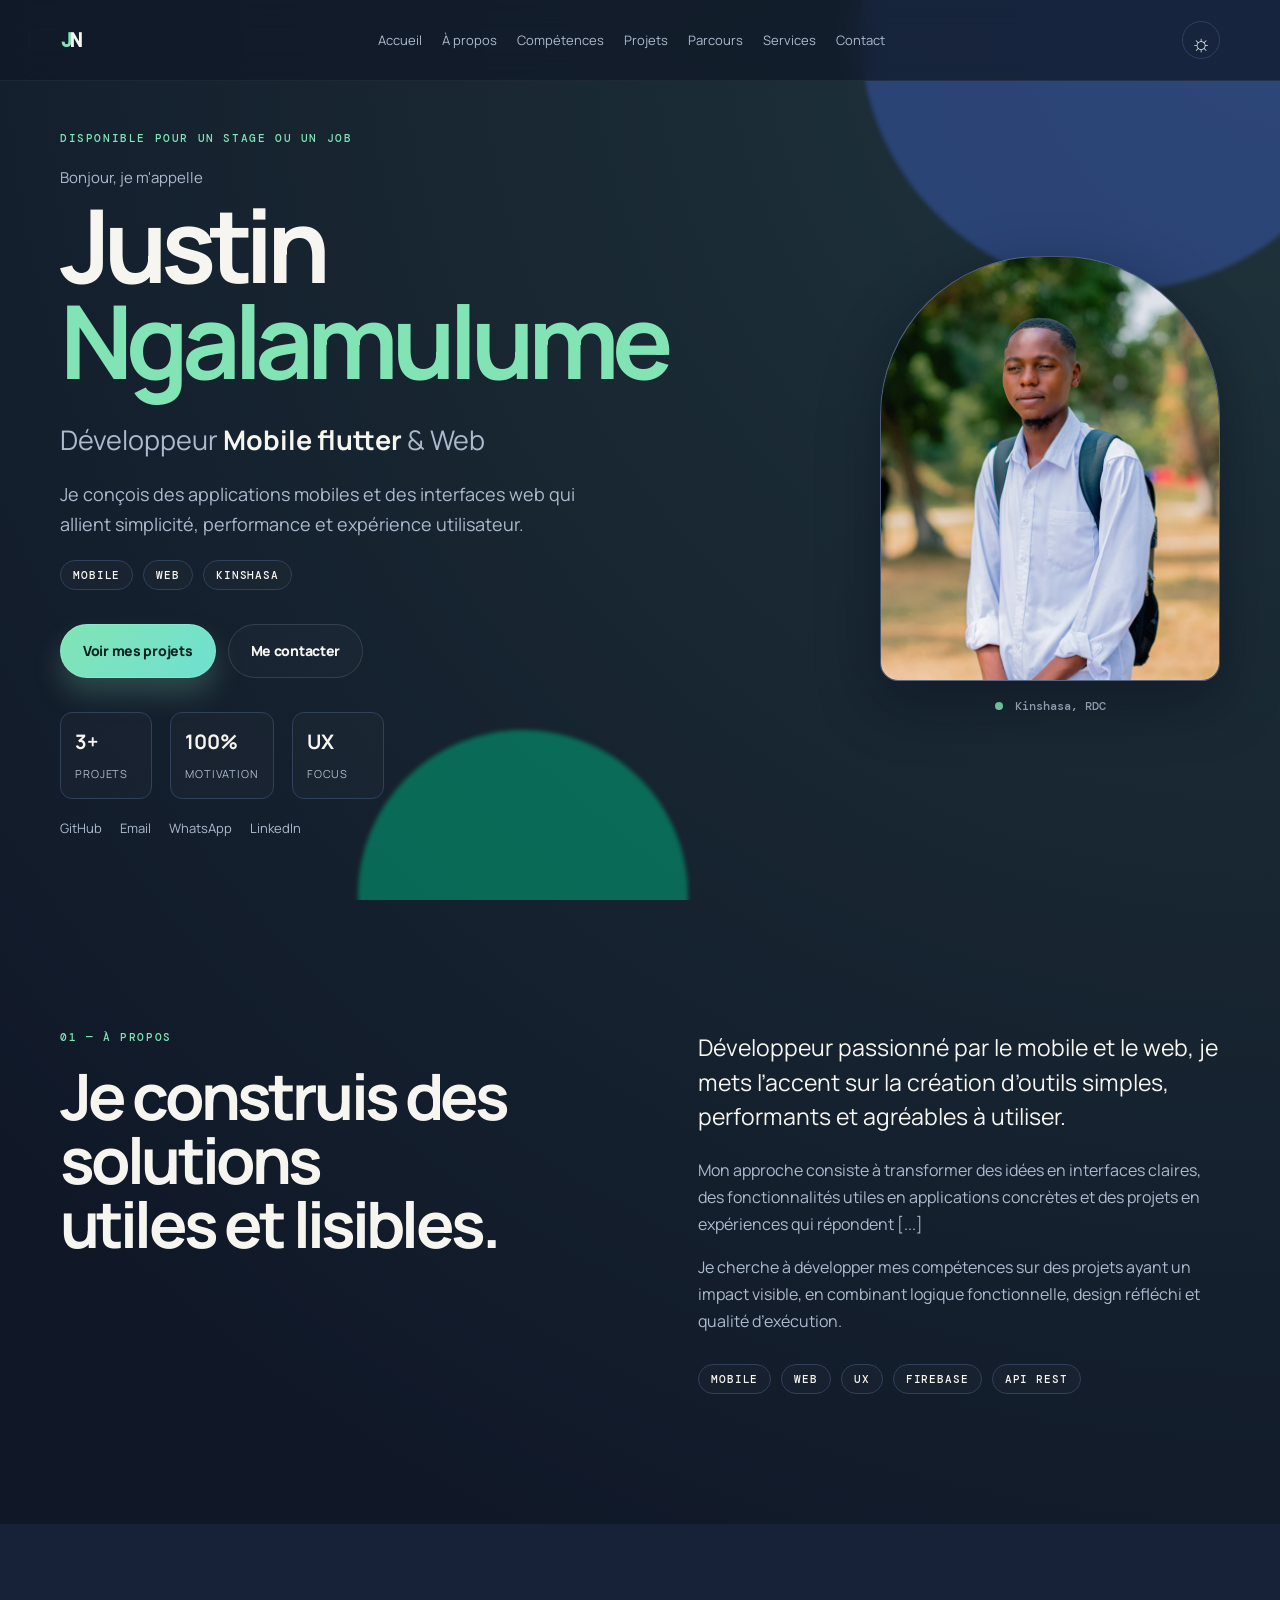
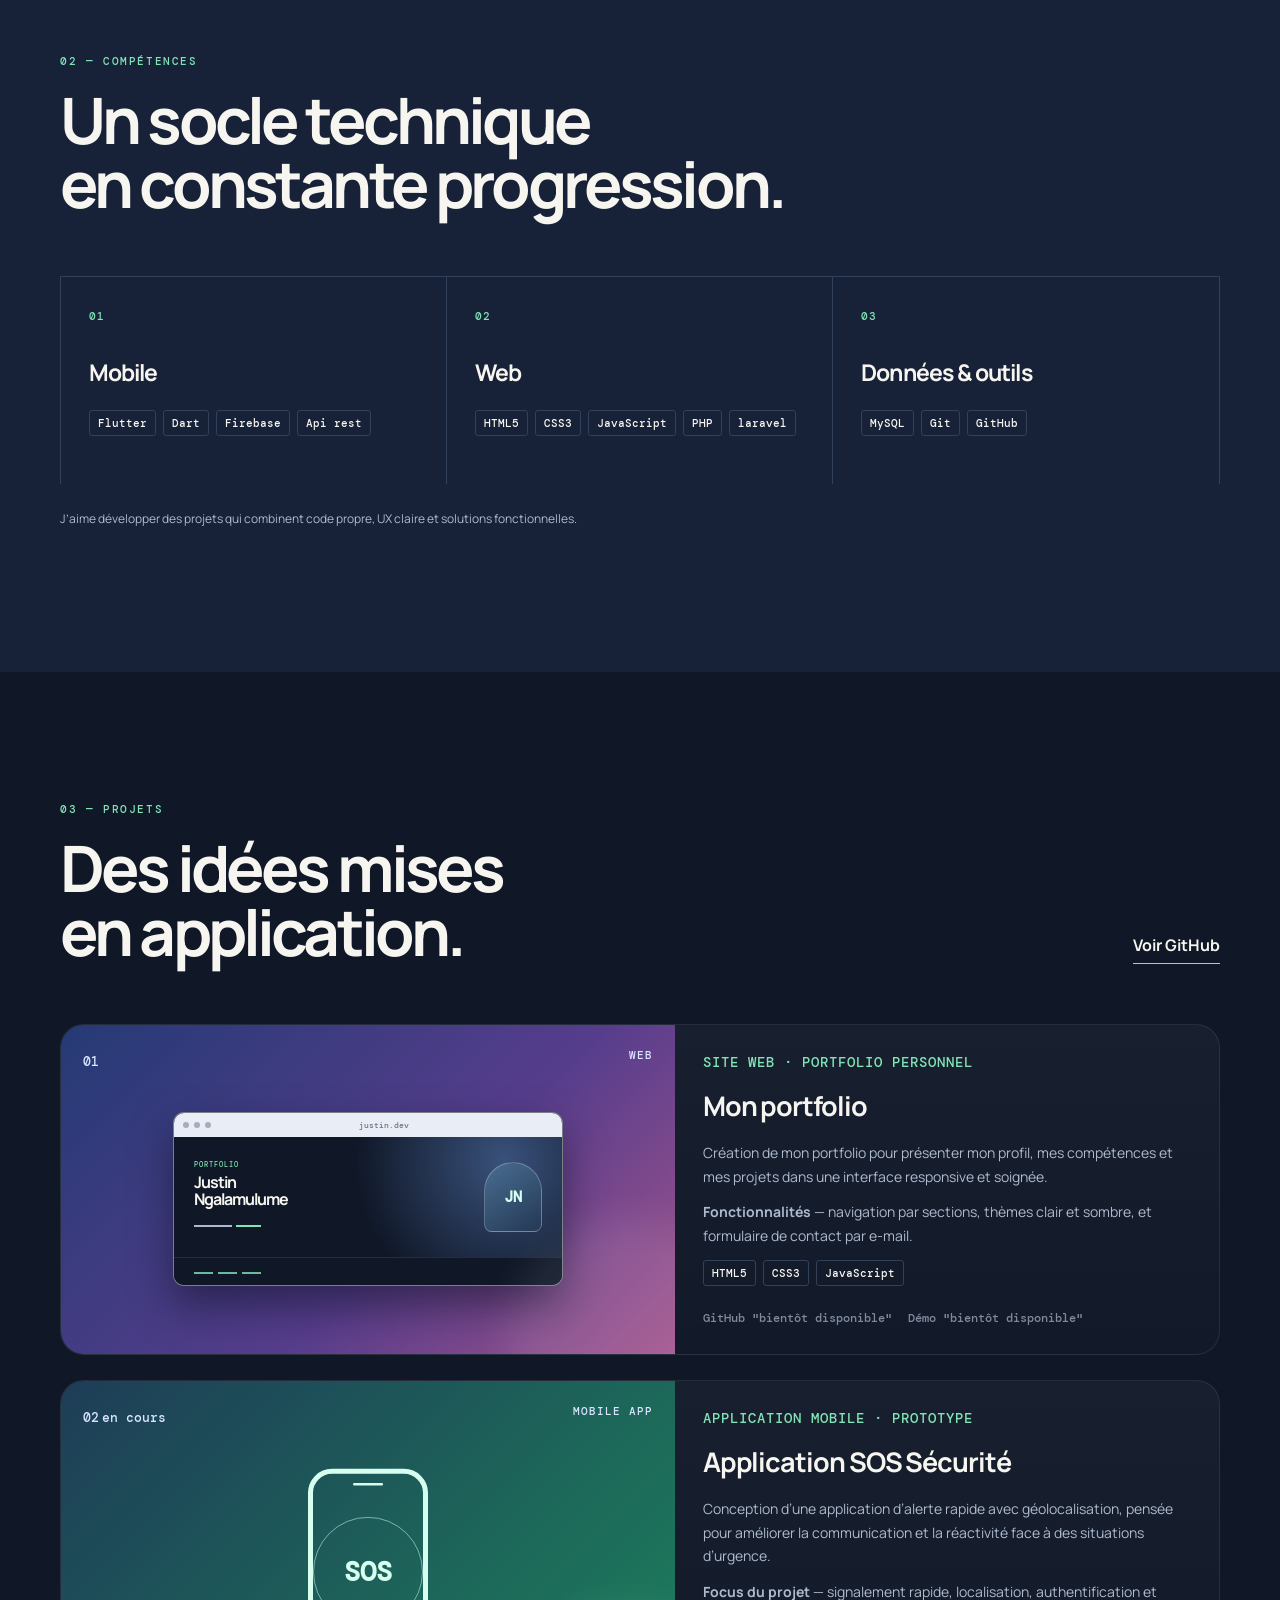
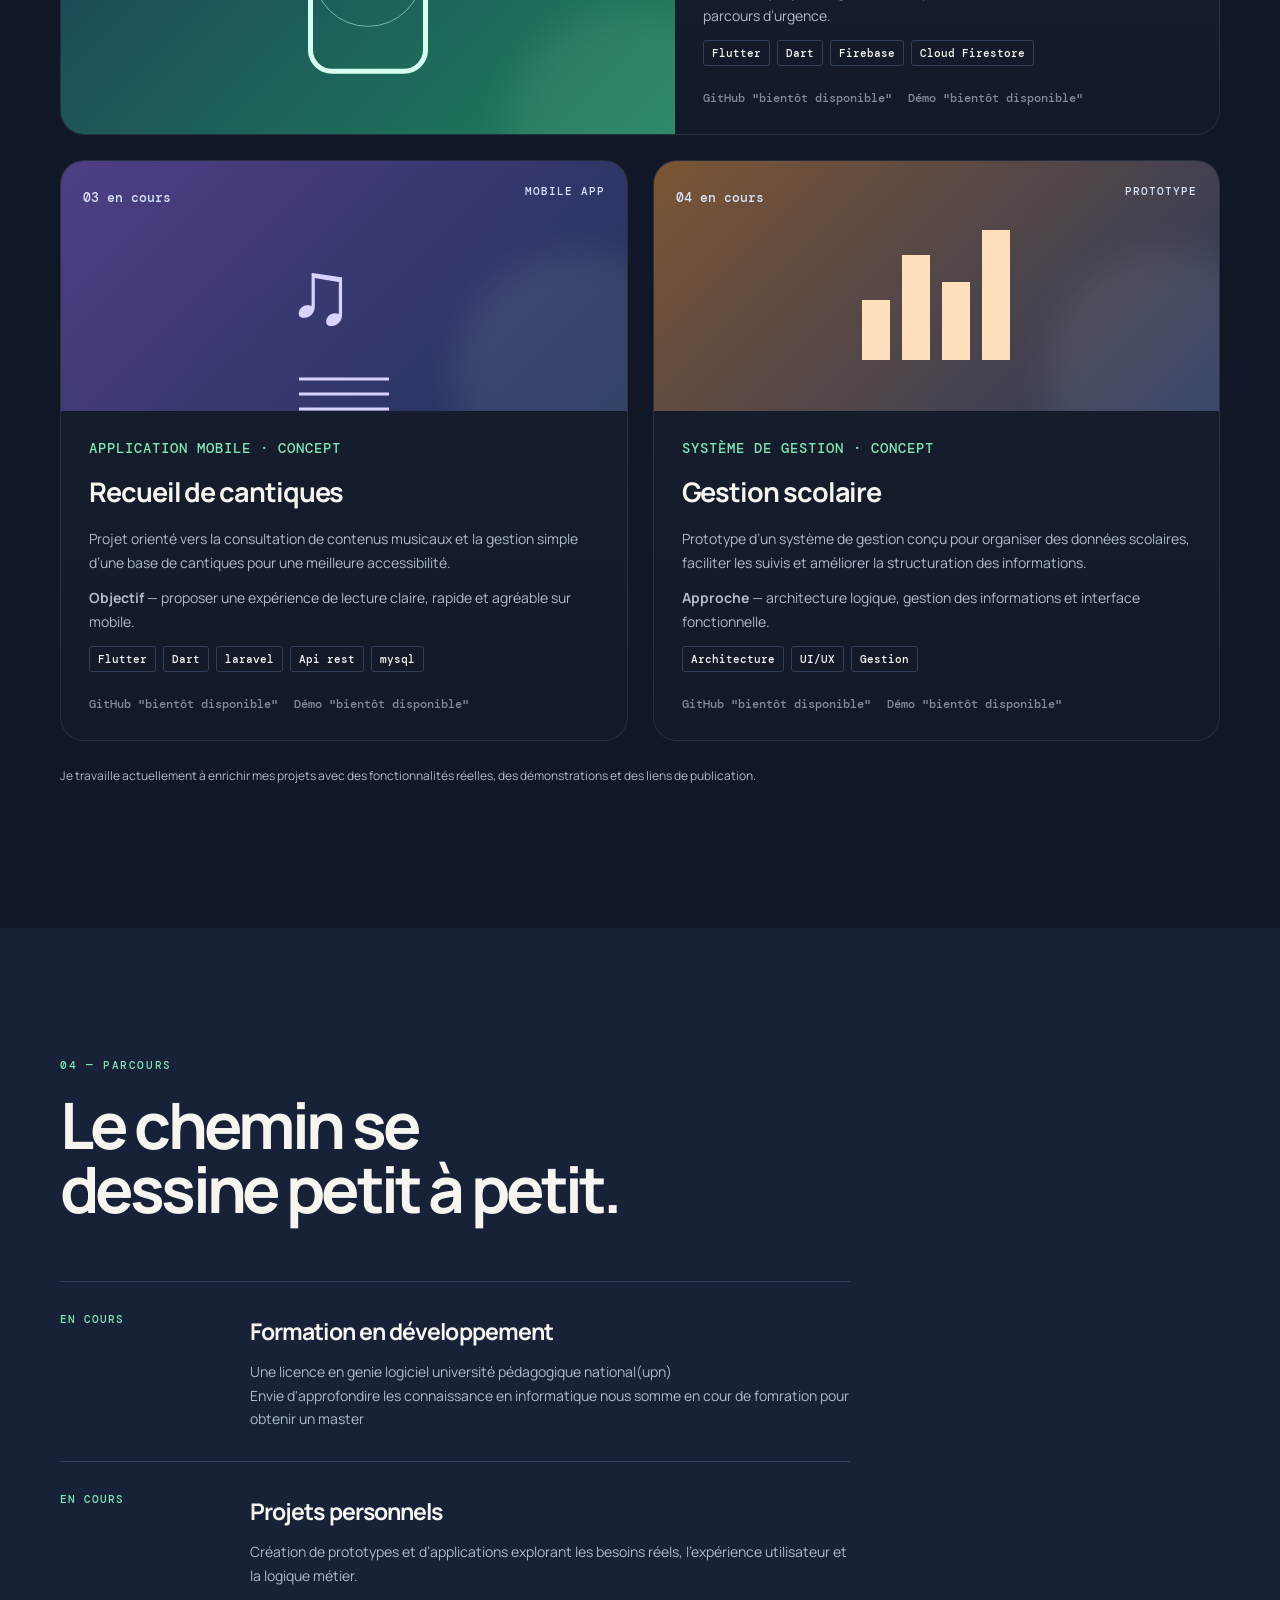
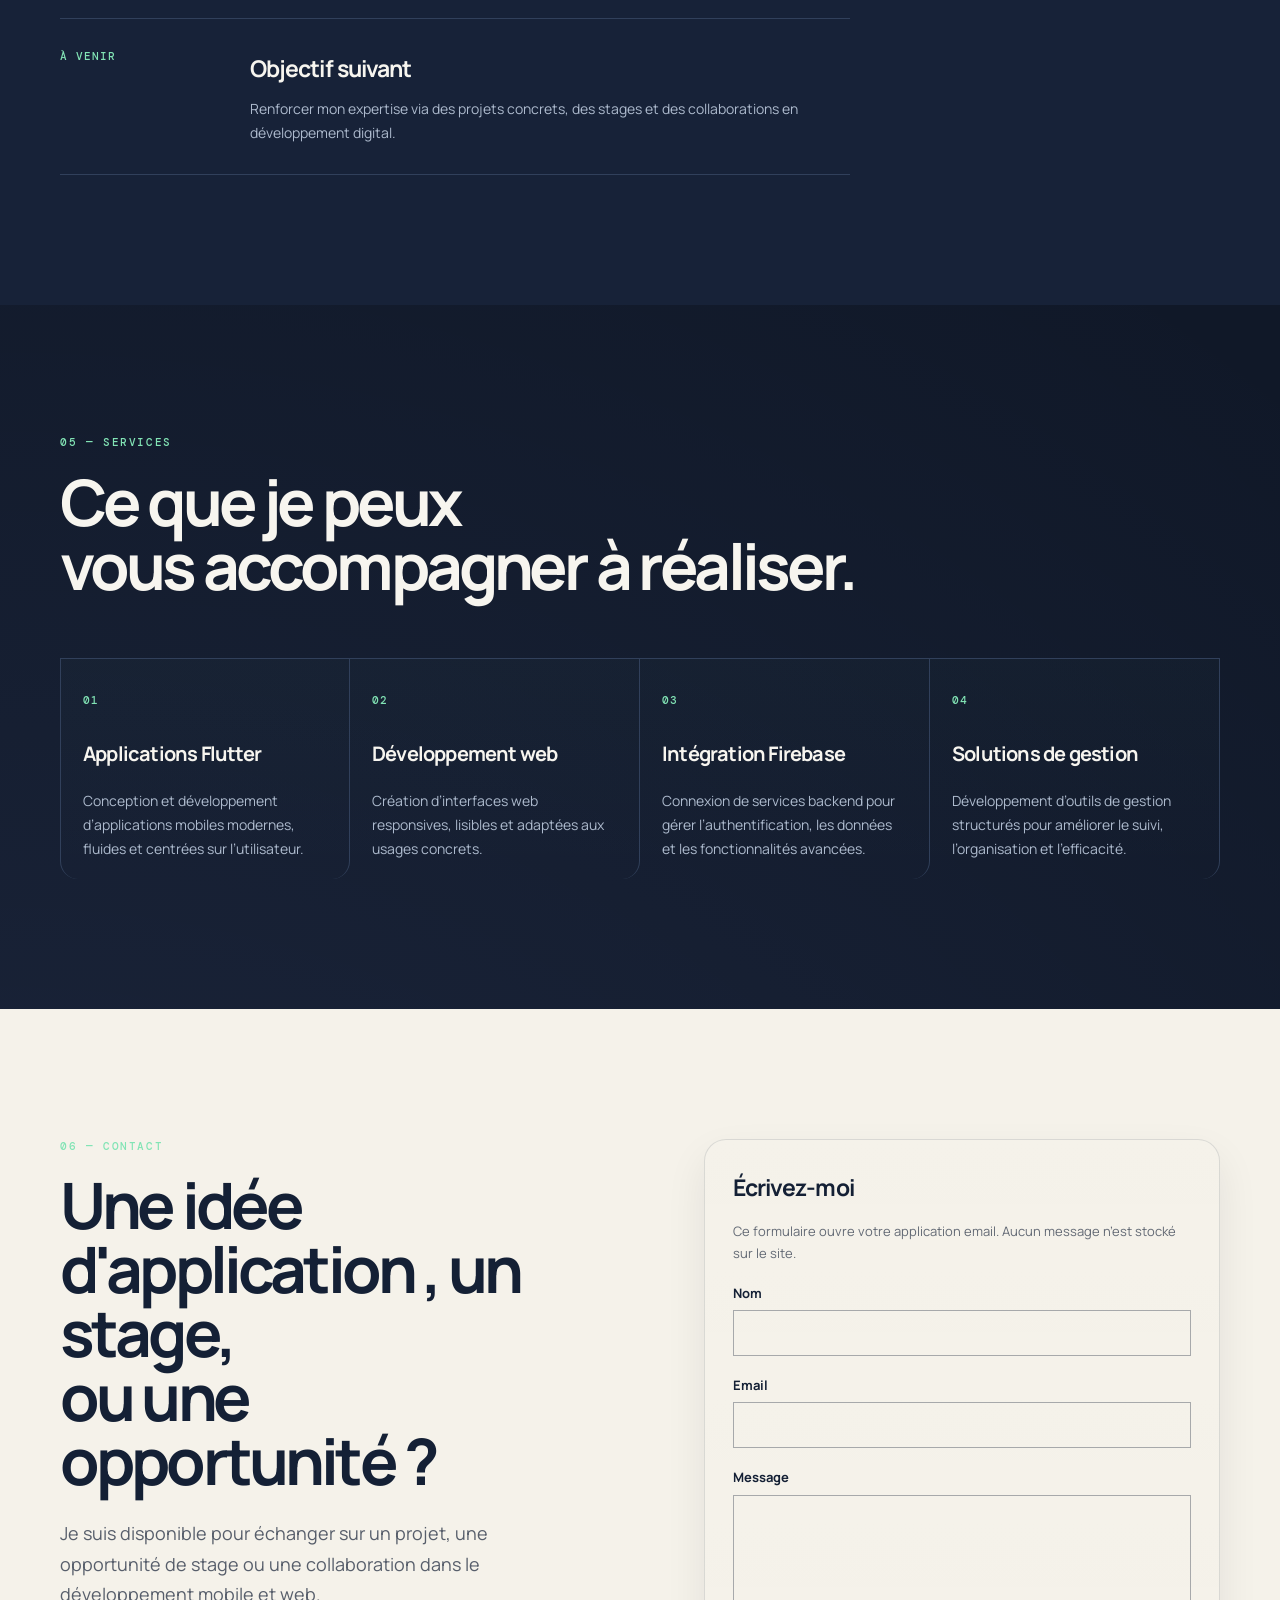
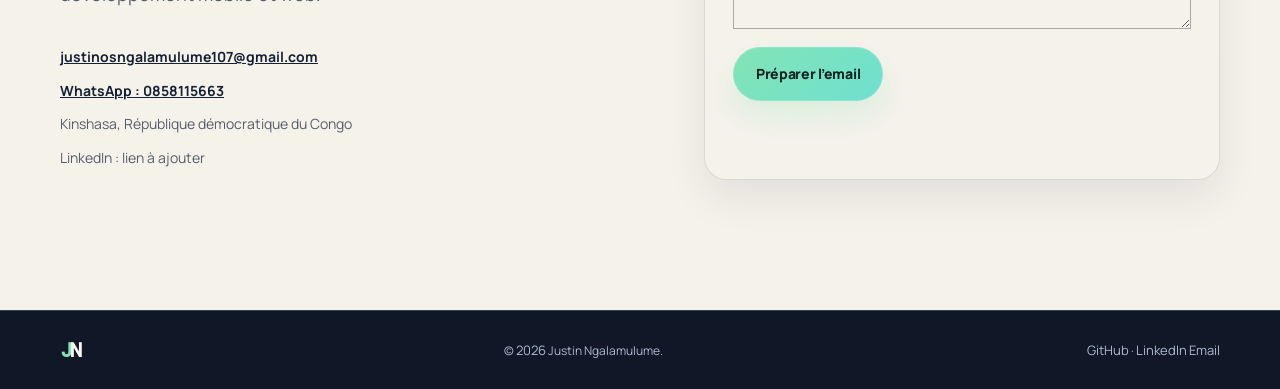
==== commit c57250fb: "Fix broken portrait image path in the portfolio copy to match the actual file in the folder." ====
--- a/mon portefolio/index.html
+++ b/mon portefolio/index.html
@@ -79,9 +79,9 @@
                 </div>
                 <div class="portrait-wrap">
                     <div class="portrait">
-                        <img src="assets/images/profils.jpg" alt="Portrait de Justin Ngalamulume" onerror="this.style.display='none';this.nextElementSibling.hidden=false">
+                        <img src="profils.jpg" alt="Portrait de Justin Ngalamulume" onerror="this.style.display='none';this.nextElementSibling.hidden=false">
                         <div class="portrait-placeholder"><span>JN</span>
-                            <p>Portrait</p><small>assets/images/profils.jpg</small>
+                            <p>Portrait</p><small>profils.jpg</small>
                         </div>
                     </div>
                     <p class="portrait-caption"><span></span> Kinshasa, RDC</p>
@@ -97,7 +97,7 @@
                 </div>
                 <div class="about reveal">
                     <p class="lead">Développeur  passionné par le mobile et le web, je mets l’accent sur la création d’outils simples, performants et agréables à utiliser.</p>
-                    <p>Mon approche consiste à transformer des idées en interfaces claires, des fonctionnalités utiles en applications concrètes et des projets en expériences qui répondent à des besoins réels.</p>
+                    <p>Mon approche consiste à transformer des idées en interfaces claires, des fonctionnalités utiles en applications concrètes et des projets en expériences qui répondent [...]</p>
                     <p>Je cherche à développer mes compétences sur des projets ayant un impact visible, en combinant logique fonctionnelle, design réfléchi et qualité d’exécution.</p>
                     <div class="about-pills">
                         <span>Mobile</span>
